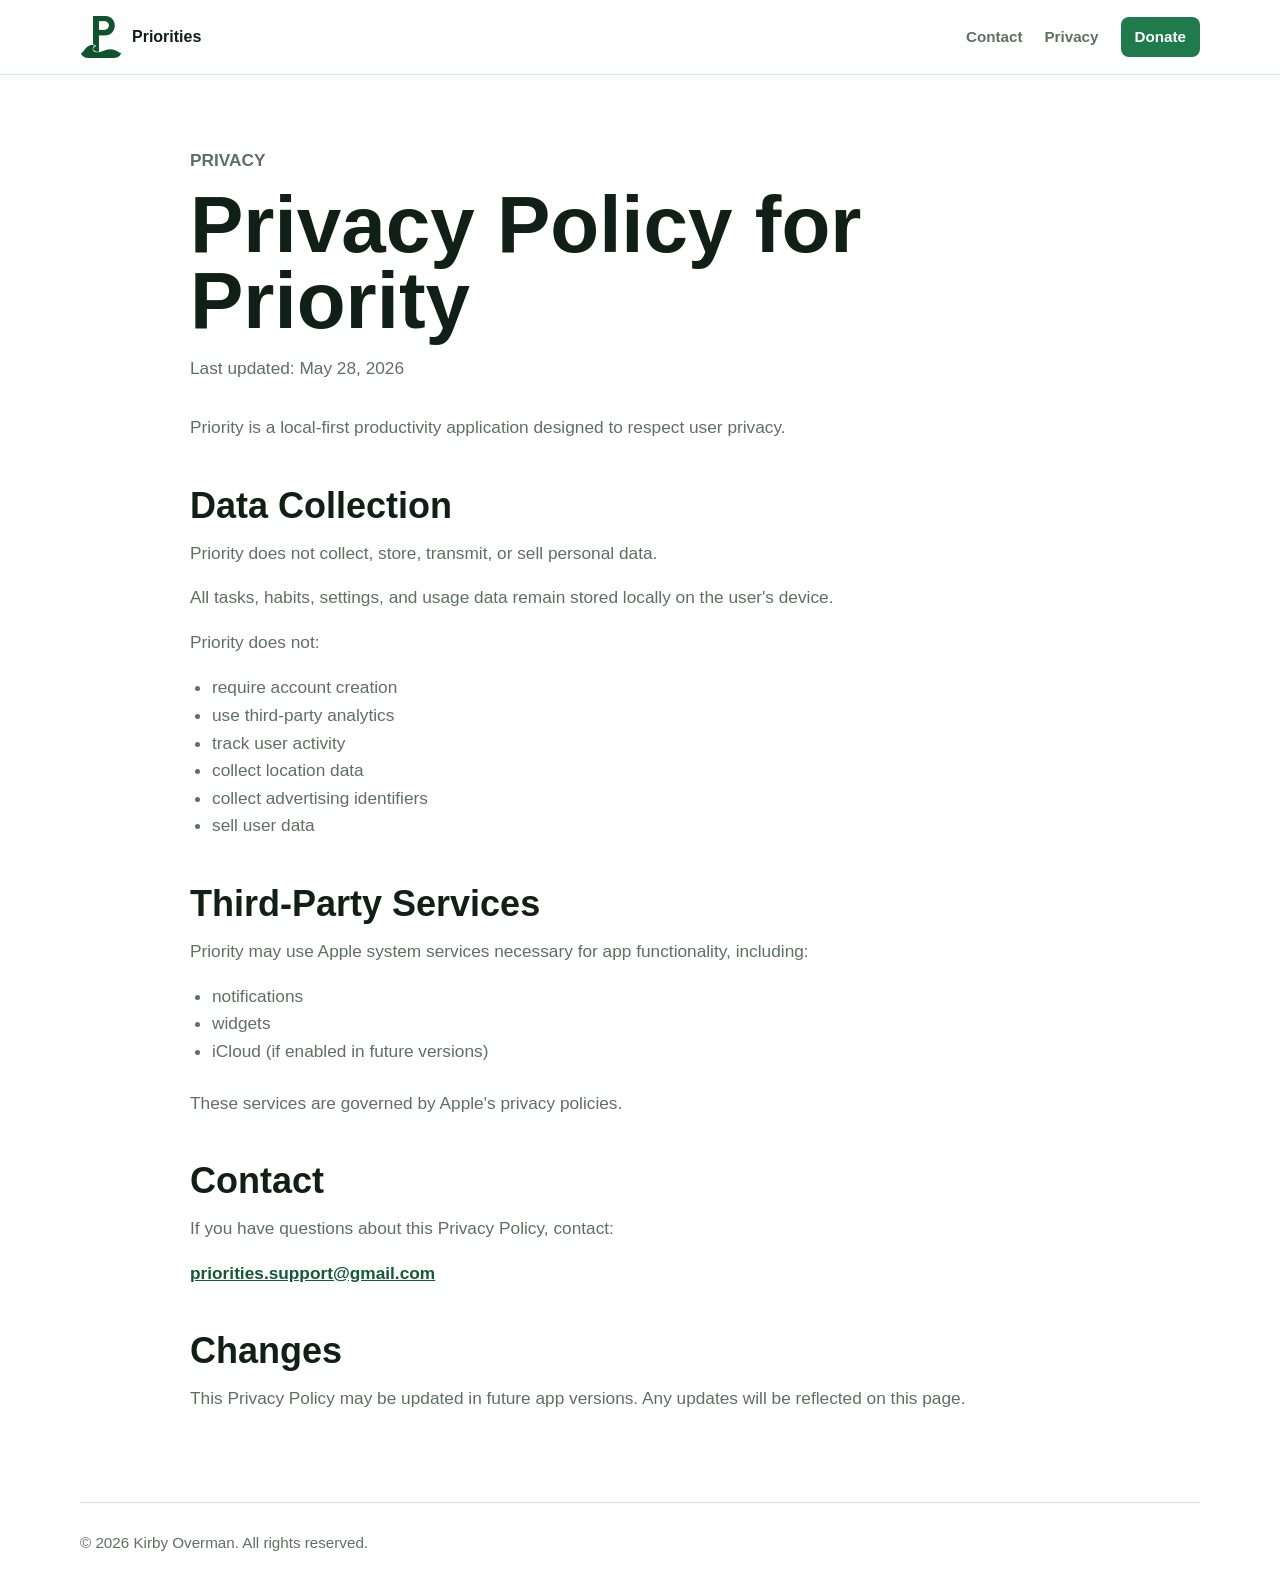
==== privacy/index.html @ ef354b3e "Release version 1.1.0" ====
<!DOCTYPE html>
<html lang="en">
  <head>
    <meta charset="utf-8">
    <meta name="viewport" content="width=device-width, initial-scale=1">
    <meta
      name="description"
      content="Privacy Policy for Priority, a local-first productivity app."
    >
    <title>Privacy Policy for Priority</title>
    <link rel="icon" type="image/png" href="../assets/priorities-logo.png">
    <link rel="apple-touch-icon" href="../assets/priorities-logo.png">
    <link rel="stylesheet" href="../styles.css">
  </head>
  <body>
    <header class="site-header">
      <nav class="nav" aria-label="Main navigation">
        <a class="brand" href="../" aria-label="Priorities home">
          <img class="brand-mark" src="../assets/priorities-logo.png" alt="" aria-hidden="true">
          <span>Priorities</span>
        </a>
        <div class="nav-links">
          <a href="../#support">Contact</a>
          <a href="./">Privacy</a>
          <a class="nav-button" href="https://ko-fi.com/kirbyoverman">Donate</a>
        </div>
      </nav>
    </header>

    <main class="policy-page">
      <article class="policy-content">
        <p class="eyebrow">Privacy</p>
        <h1>Privacy Policy for Priority</h1>
        <p class="policy-updated">Last updated: May 28, 2026</p>

        <p>
          Priority is a local-first productivity application designed to respect
          user privacy.
        </p>

        <h2>Data Collection</h2>
        <p>
          Priority does not collect, store, transmit, or sell personal data.
        </p>
        <p>
          All tasks, habits, settings, and usage data remain stored locally on
          the user&apos;s device.
        </p>
        <p>Priority does not:</p>
        <ul>
          <li>require account creation</li>
          <li>use third-party analytics</li>
          <li>track user activity</li>
          <li>collect location data</li>
          <li>collect advertising identifiers</li>
          <li>sell user data</li>
        </ul>

        <h2>Third-Party Services</h2>
        <p>
          Priority may use Apple system services necessary for app
          functionality, including:
        </p>
        <ul>
          <li>notifications</li>
          <li>widgets</li>
          <li>iCloud (if enabled in future versions)</li>
        </ul>
        <p>These services are governed by Apple&apos;s privacy policies.</p>

        <h2>Contact</h2>
        <p>If you have questions about this Privacy Policy, contact:</p>
        <p>
          <a href="mailto:priorities.support@gmail.com">priorities.support@gmail.com</a>
        </p>

        <h2>Changes</h2>
        <p>
          This Privacy Policy may be updated in future app versions. Any updates
          will be reflected on this page.
        </p>
      </article>
    </main>

    <footer class="site-footer">
      <p>&copy; 2026 Kirby Overman. All rights reserved.</p>
    </footer>
  </body>
</html>
---- styles.css ----
:root {
  --priority-green: #1F7A4D;
  --priority-green-dark: #145A38;
  --priority-green-light: #E8F5EE;
  --priority-green-soft: #CFEBDD;
  --priority-white: #FFFFFF;
  --priority-black: #102018;
  --priority-gray: #5F6F66;
  --shadow: 0 24px 80px rgba(16, 32, 24, 0.12);
}

* {
  box-sizing: border-box;
}

html {
  scroll-behavior: smooth;
}

body {
  margin: 0;
  color: var(--priority-black);
  background: var(--priority-white);
  font-family: -apple-system, BlinkMacSystemFont, "Segoe UI", Roboto, Helvetica, Arial, sans-serif;
  line-height: 1.6;
}

a {
  color: inherit;
}

.site-header {
  position: sticky;
  top: 0;
  z-index: 10;
  background: rgba(255, 255, 255, 0.9);
  border-bottom: 1px solid var(--priority-green-soft);
  backdrop-filter: blur(18px);
}

.nav {
  display: flex;
  align-items: center;
  justify-content: space-between;
  width: min(1120px, calc(100% - 32px));
  margin: 0 auto;
  padding: 16px 0;
}

.brand {
  display: inline-flex;
  align-items: center;
  gap: 10px;
  color: var(--priority-black);
  font-weight: 700;
  text-decoration: none;
}

.brand-mark {
  width: 42px;
  height: 42px;
  border-radius: 8px;
  object-fit: contain;
}

.nav-links {
  display: flex;
  align-items: center;
  gap: 22px;
  color: var(--priority-gray);
  font-size: 0.95rem;
  font-weight: 600;
}

.nav-links a {
  text-decoration: none;
}

.nav-links a:hover,
.nav-links a:focus-visible {
  color: var(--priority-green-dark);
}

.nav-links .nav-button {
  padding: 8px 14px;
  color: var(--priority-white);
  background: var(--priority-green);
  border-radius: 8px;
}

.nav-links .nav-button:hover,
.nav-links .nav-button:focus-visible {
  color: var(--priority-white);
  background: var(--priority-green-dark);
}

.hero {
  display: grid;
  grid-template-columns: minmax(0, 1fr) minmax(280px, 420px);
  align-items: center;
  gap: 64px;
  width: min(1120px, calc(100% - 32px));
  min-height: calc(100vh - 69px);
  margin: 0 auto;
  padding: 72px 0;
}

.hero-content {
  max-width: 680px;
}

.eyebrow,
.section-kicker {
  margin: 0 0 12px;
  color: var(--priority-green-dark);
  font-size: 0.78rem;
  font-weight: 800;
  letter-spacing: 0;
  text-transform: uppercase;
}

h1,
h2,
p {
  margin-top: 0;
}

h1 {
  margin-bottom: 18px;
  color: var(--priority-black);
  font-size: clamp(3.5rem, 9vw, 7rem);
  line-height: 0.95;
}

h2 {
  margin-bottom: 0;
  font-size: clamp(1.8rem, 4vw, 3rem);
  line-height: 1.1;
}

.tagline {
  margin-bottom: 18px;
  color: var(--priority-green-dark);
  font-size: clamp(1.45rem, 3vw, 2.25rem);
  font-weight: 700;
  line-height: 1.2;
}

.description,
.section p {
  color: var(--priority-gray);
  font-size: 1.08rem;
}

.description {
  max-width: 610px;
  margin-bottom: 32px;
}

.hero-actions {
  display: flex;
  flex-wrap: wrap;
  gap: 12px;
  align-items: center;
}

.button {
  display: inline-flex;
  min-height: 48px;
  align-items: center;
  justify-content: center;
  padding: 12px 20px;
  color: var(--priority-white);
  background: var(--priority-green);
  border-radius: 8px;
  box-shadow: 0 12px 30px rgba(31, 122, 77, 0.24);
  font-weight: 700;
  text-decoration: none;
  transition: background 160ms ease, transform 160ms ease, box-shadow 160ms ease;
}

.button:hover,
.button:focus-visible {
  background: var(--priority-green-dark);
  box-shadow: 0 14px 34px rgba(20, 90, 56, 0.28);
  transform: translateY(-1px);
}

.button-secondary {
  color: var(--priority-green-dark);
  background: var(--priority-green-light);
  border: 1px solid var(--priority-green-soft);
  box-shadow: none;
}

.button-secondary:hover,
.button-secondary:focus-visible {
  color: var(--priority-white);
  background: var(--priority-green-dark);
  border-color: var(--priority-green-dark);
  box-shadow: 0 14px 34px rgba(20, 90, 56, 0.18);
}

.app-preview {
  display: flex;
  justify-content: center;
}

.app-screenshot {
  display: block;
  width: min(100%, 360px);
  height: auto;
  border-radius: 32px;
  box-shadow: var(--shadow);
}

.section {
  display: grid;
  grid-template-columns: 0.9fr 1.1fr;
  gap: 48px;
  width: min(1120px, calc(100% - 32px));
  margin: 0 auto;
  padding: 72px 0;
  border-top: 1px solid var(--priority-green-soft);
}

.split p:last-child {
  margin-bottom: 0;
}

.section .button {
  margin-top: 12px;
}

.policy-page {
  width: min(900px, calc(100% - 32px));
  margin: 0 auto;
  padding: 72px 0;
}

.policy-content {
  max-width: 780px;
}

.policy-content h1 {
  margin-bottom: 16px;
  font-size: clamp(2.5rem, 7vw, 5rem);
}

.policy-content h2 {
  margin: 44px 0 14px;
  font-size: clamp(1.5rem, 3vw, 2.25rem);
}

.policy-content p,
.policy-content li {
  color: var(--priority-gray);
  font-size: 1.08rem;
}

.policy-content a {
  color: var(--priority-green-dark);
  font-weight: 700;
}

.policy-content ul {
  margin: 0 0 24px;
  padding-left: 22px;
}

.policy-updated {
  margin-bottom: 32px;
}

.site-footer {
  width: min(1120px, calc(100% - 32px));
  margin: 0 auto;
  padding: 28px 0 40px;
  color: var(--priority-gray);
  border-top: 1px solid var(--priority-green-soft);
  font-size: 0.95rem;
}

.site-footer p {
  margin: 0;
}

@media (max-width: 820px) {
  .hero {
    grid-template-columns: 1fr;
    min-height: auto;
    padding: 56px 0;
  }

  .app-preview {
    justify-content: flex-start;
  }

  .app-screenshot {
    max-width: 300px;
  }

  .section {
    grid-template-columns: 1fr;
    gap: 20px;
    padding: 52px 0;
  }
}

@media (max-width: 560px) {
  .nav {
    align-items: flex-start;
    gap: 14px;
    flex-direction: column;
  }

  .nav-links {
    width: 100%;
    justify-content: space-between;
    gap: 10px;
  }

  .hero {
    padding-top: 42px;
  }

  h1 {
    font-size: 3.5rem;
  }

  .hero-actions,
  .button {
    width: 100%;
  }
}
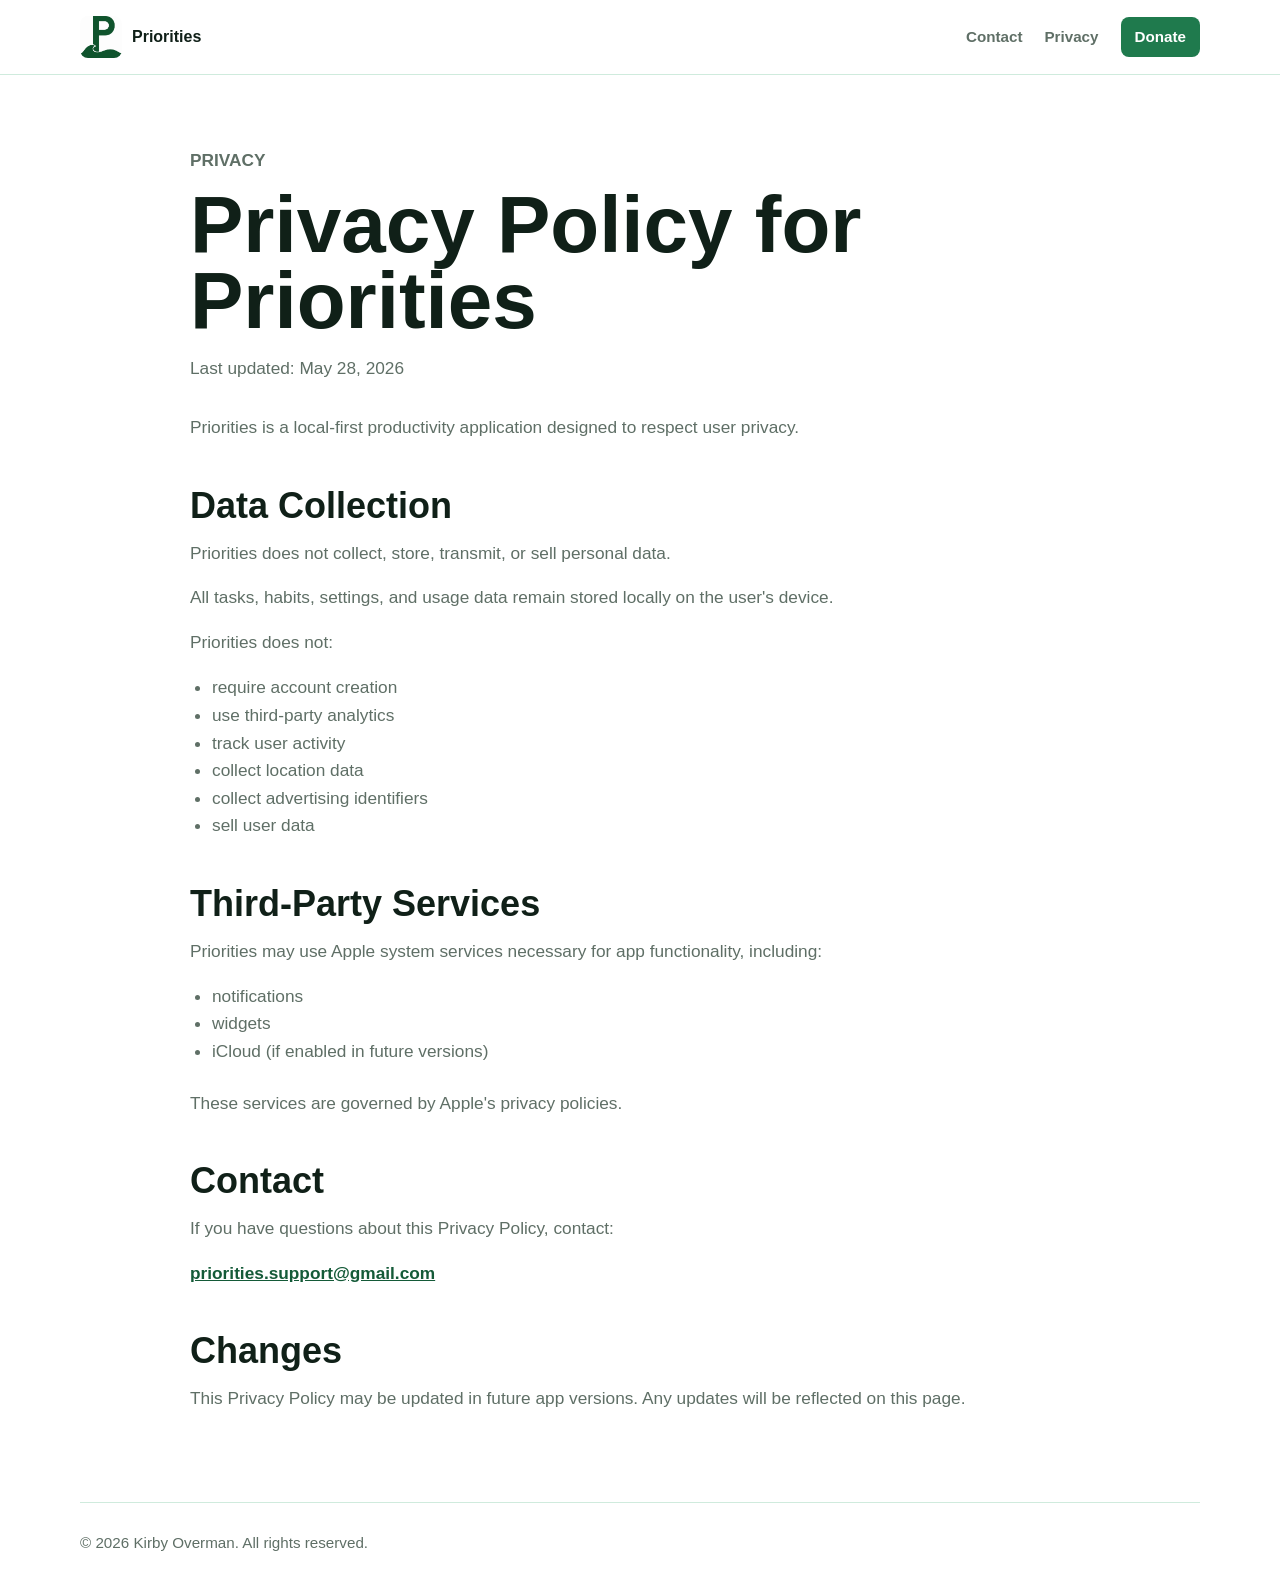
==== commit 93edf5e9: "Updated priorities name on privacy page" ====
--- a/privacy/index.html
+++ b/privacy/index.html
@@ -5,9 +5,9 @@
     <meta name="viewport" content="width=device-width, initial-scale=1">
     <meta
       name="description"
-      content="Privacy Policy for Priority, a local-first productivity app."
+      content="Privacy Policy for Priorities, a local-first productivity app."
     >
-    <title>Privacy Policy for Priority</title>
+    <title>Privacy Policy for Priorities</title>
     <link rel="icon" type="image/png" href="../assets/priorities-logo.png">
     <link rel="apple-touch-icon" href="../assets/priorities-logo.png">
     <link rel="stylesheet" href="../styles.css">
@@ -30,23 +30,23 @@
     <main class="policy-page">
       <article class="policy-content">
         <p class="eyebrow">Privacy</p>
-        <h1>Privacy Policy for Priority</h1>
+        <h1>Privacy Policy for Priorities</h1>
         <p class="policy-updated">Last updated: May 28, 2026</p>
 
         <p>
-          Priority is a local-first productivity application designed to respect
+          Priorities is a local-first productivity application designed to respect
           user privacy.
         </p>
 
         <h2>Data Collection</h2>
         <p>
-          Priority does not collect, store, transmit, or sell personal data.
+          Priorities does not collect, store, transmit, or sell personal data.
         </p>
         <p>
           All tasks, habits, settings, and usage data remain stored locally on
           the user&apos;s device.
         </p>
-        <p>Priority does not:</p>
+        <p>Priorities does not:</p>
         <ul>
           <li>require account creation</li>
           <li>use third-party analytics</li>
@@ -58,7 +58,7 @@
 
         <h2>Third-Party Services</h2>
         <p>
-          Priority may use Apple system services necessary for app
+          Priorities may use Apple system services necessary for app
           functionality, including:
         </p>
         <ul>
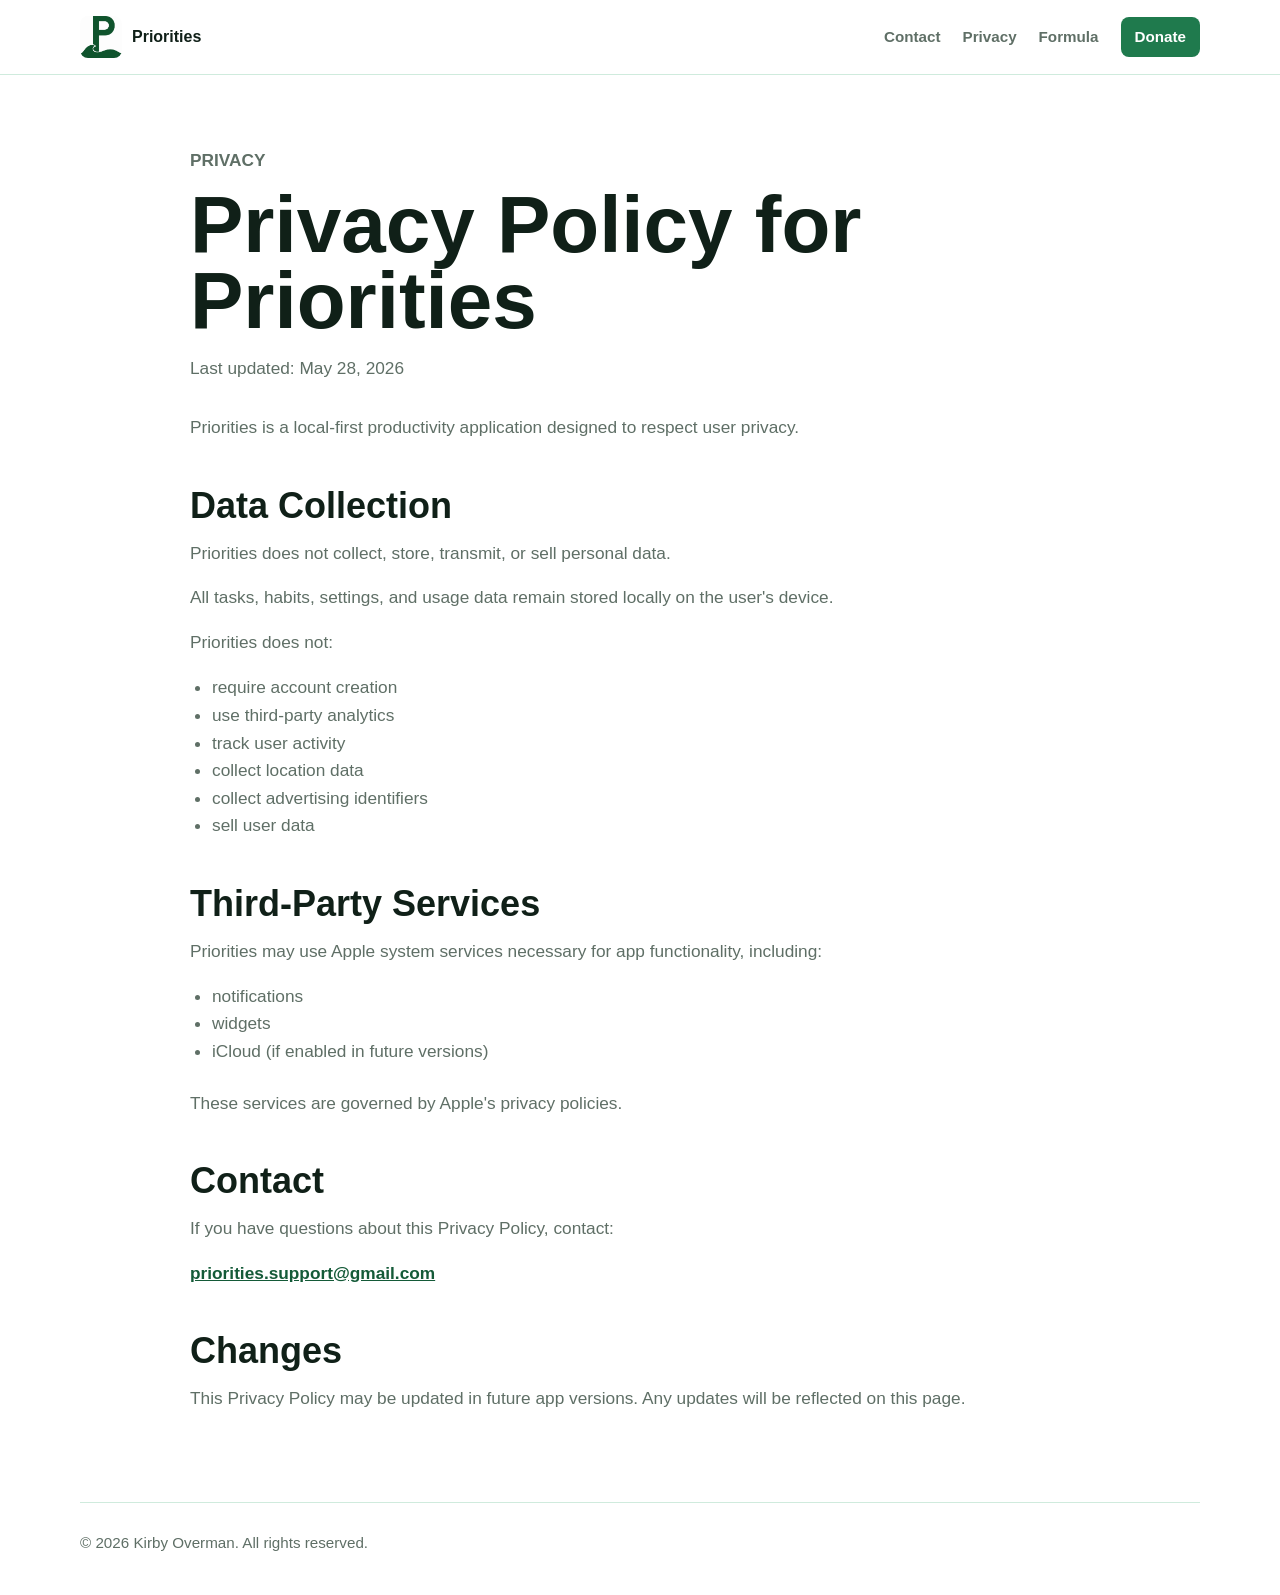
==== commit 45919a6b: "Release version 1.2.3" ====
--- a/privacy/index.html
+++ b/privacy/index.html
@@ -10,7 +10,7 @@
     <title>Privacy Policy for Priorities</title>
     <link rel="icon" type="image/png" href="../assets/priorities-logo.png">
     <link rel="apple-touch-icon" href="../assets/priorities-logo.png">
-    <link rel="stylesheet" href="../styles.css">
+    <link rel="stylesheet" href="../styles.css?v=1.2.3">
   </head>
   <body>
     <header class="site-header">
@@ -22,6 +22,7 @@
         <div class="nav-links">
           <a href="../#support">Contact</a>
           <a href="./">Privacy</a>
+          <a href="../secret_formula/">Formula</a>
           <a class="nav-button" href="https://ko-fi.com/kirbyoverman">Donate</a>
         </div>
       </nav>
--- a/styles.css
+++ b/styles.css
@@ -147,6 +147,7 @@
 }
 
 .description,
+.purpose,
 .section p {
   color: var(--priority-gray);
   font-size: 1.08rem;
@@ -154,14 +155,12 @@
 
 .description {
   max-width: 610px;
-  margin-bottom: 32px;
-}
-
-.hero-actions {
-  display: flex;
-  flex-wrap: wrap;
-  gap: 12px;
-  align-items: center;
+  margin-bottom: 18px;
+}
+
+.purpose {
+  max-width: 610px;
+  margin-bottom: 0;
 }
 
 .button {
@@ -232,6 +231,10 @@
   margin-top: 12px;
 }
 
+.coffee-fund {
+  padding-bottom: 56px;
+}
+
 .policy-page {
   width: min(900px, calc(100% - 32px));
   margin: 0 auto;
@@ -270,6 +273,179 @@
 
 .policy-updated {
   margin-bottom: 32px;
+}
+
+.formula-page {
+  width: min(1120px, calc(100% - 32px));
+  margin: 0 auto;
+  padding: 72px 0;
+}
+
+.formula-content {
+  max-width: 1000px;
+}
+
+.formula-content h1 {
+  margin-bottom: 18px;
+  font-size: clamp(2.75rem, 7vw, 5.75rem);
+}
+
+.formula-content h2 {
+  margin-bottom: 22px;
+}
+
+.formula-content h3 {
+  margin: 0 0 18px;
+  color: var(--priority-black);
+  font-size: 1rem;
+}
+
+.formula-lead,
+.formula-section p,
+.formula-section li,
+.definition-list dd,
+.formula-table td {
+  color: var(--priority-gray);
+  font-size: 1.08rem;
+}
+
+.formula-lead {
+  max-width: 760px;
+  margin-bottom: 56px;
+}
+
+.formula-section {
+  padding: 56px 0;
+  border-top: 1px solid var(--priority-green-soft);
+}
+
+.equation-board,
+.equation-card {
+  overflow-x: auto;
+  background: var(--priority-green-light);
+  border: 1px solid var(--priority-green-soft);
+  border-radius: 8px;
+}
+
+.equation-board {
+  padding: 28px;
+  box-shadow: var(--shadow);
+}
+
+.equation-grid {
+  display: grid;
+  grid-template-columns: repeat(3, minmax(0, 1fr));
+  gap: 16px;
+  margin: 18px 0;
+}
+
+.equation-card {
+  padding: 22px;
+}
+
+.expanded-equation {
+  margin-top: 18px;
+}
+
+.equation-label {
+  margin-bottom: 12px;
+  color: var(--priority-green-dark);
+  font-weight: 800;
+}
+
+.formula-note {
+  max-width: 720px;
+  margin: 18px 0 0;
+}
+
+math {
+  min-width: max-content;
+  color: var(--priority-black);
+  font-family: "Times New Roman", Times, serif;
+  font-size: clamp(1.2rem, 2.2vw, 1.7rem);
+}
+
+.equation-card math {
+  font-size: clamp(1rem, 1.6vw, 1.25rem);
+}
+
+.definition-list {
+  display: grid;
+  gap: 0;
+  margin: 0;
+  border-top: 1px solid var(--priority-green-soft);
+}
+
+.definition-list div {
+  display: grid;
+  grid-template-columns: minmax(120px, 180px) 1fr;
+  gap: 24px;
+  padding: 18px 0;
+  border-bottom: 1px solid var(--priority-green-soft);
+}
+
+.definition-list dt {
+  color: var(--priority-green-dark);
+  font-size: 1.05rem;
+  font-weight: 800;
+}
+
+.definition-list dd {
+  margin: 0;
+}
+
+.inline-math,
+var {
+  color: var(--priority-black);
+  font-family: "Times New Roman", Times, serif;
+  font-style: italic;
+}
+
+.table-pair {
+  display: grid;
+  grid-template-columns: 1fr 1fr;
+  gap: 22px;
+  align-items: start;
+}
+
+.formula-table {
+  width: 100%;
+  border-collapse: collapse;
+  border: 1px solid var(--priority-green-soft);
+  border-radius: 8px;
+  overflow: hidden;
+}
+
+.formula-table caption {
+  margin-bottom: 12px;
+  color: var(--priority-green-dark);
+  font-weight: 800;
+  text-align: left;
+}
+
+.formula-table th,
+.formula-table td {
+  padding: 12px 14px;
+  border-bottom: 1px solid var(--priority-green-soft);
+  text-align: left;
+  vertical-align: top;
+}
+
+.formula-table th {
+  color: var(--priority-black);
+  background: var(--priority-green-light);
+  font-size: 0.95rem;
+}
+
+.formula-table tr:last-child td {
+  border-bottom: 0;
+}
+
+.principles-list {
+  display: grid;
+  gap: 12px;
+  margin: 0;
+  padding-left: 22px;
 }
 
 .site-footer {
@@ -305,6 +481,16 @@
     gap: 20px;
     padding: 52px 0;
   }
+
+  .equation-grid,
+  .table-pair {
+    grid-template-columns: 1fr;
+  }
+
+  .definition-list div {
+    grid-template-columns: 1fr;
+    gap: 6px;
+  }
 }
 
 @media (max-width: 560px) {
@@ -328,7 +514,6 @@
     font-size: 3.5rem;
   }
 
-  .hero-actions,
   .button {
     width: 100%;
   }
